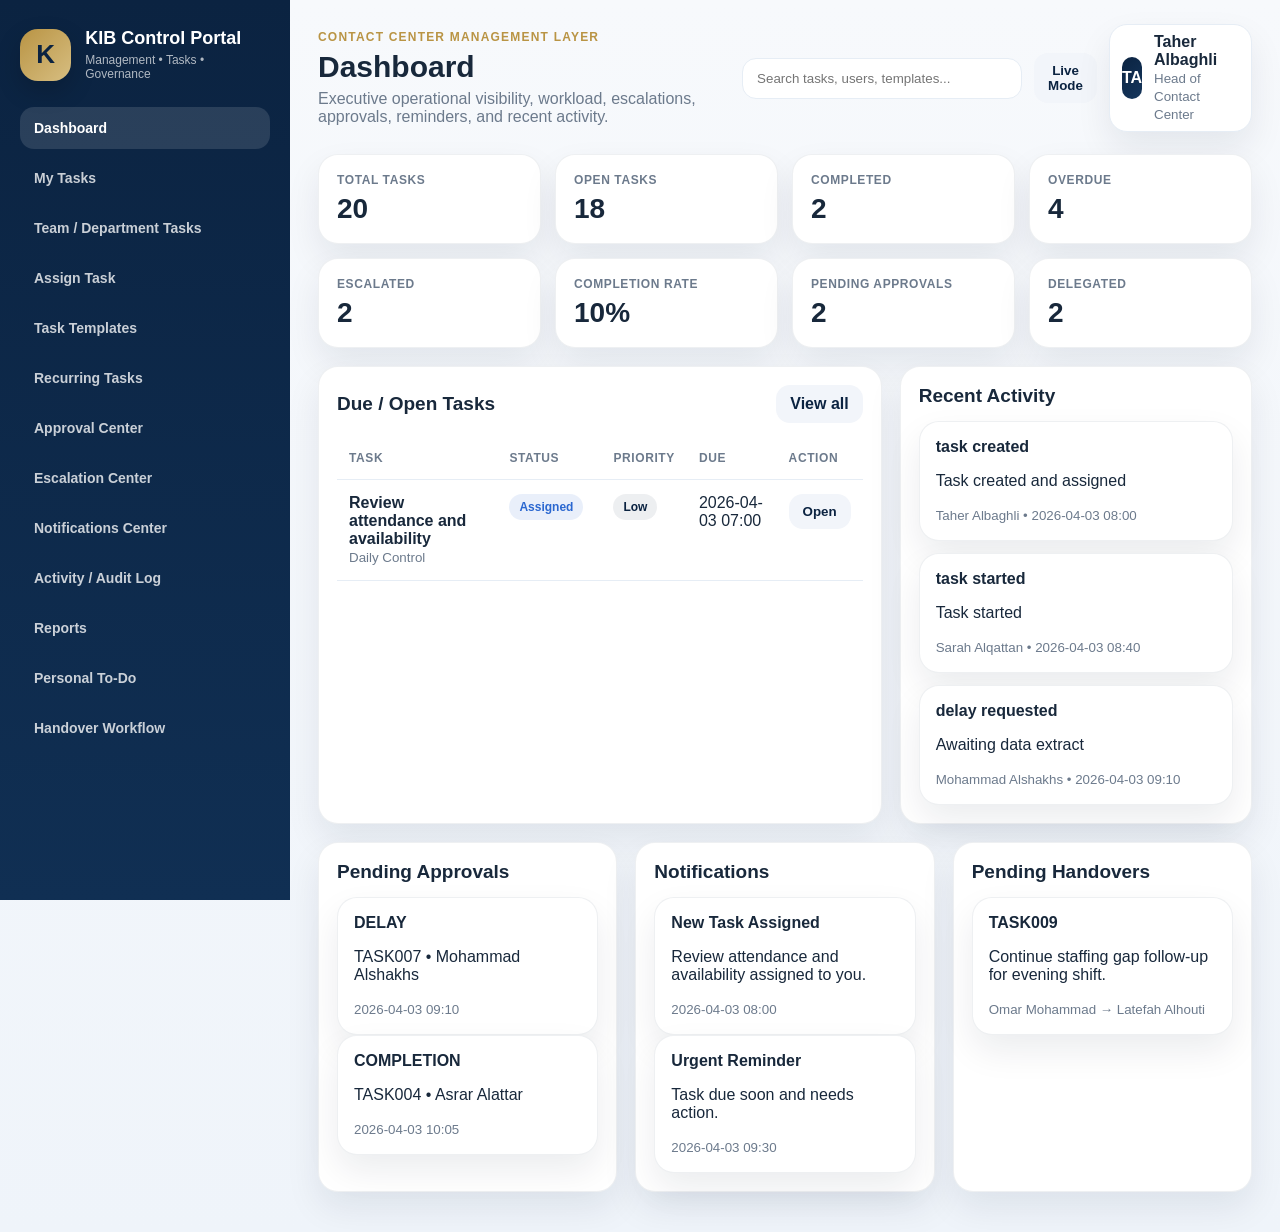
==== index.html @ 5ded1cab "Add files via upload" ====
<!DOCTYPE html>
<html lang="en">
<head>
  <meta charset="UTF-8" />
  <meta name="viewport" content="width=device-width, initial-scale=1.0" />
  <title>Dashboard | KIB Control Portal</title>
  <link rel="stylesheet" href="./assets/css/styles.css" />
</head>
<body>
<script src="./assets/js/config.js"></script>
<script src="./assets/js/api.js"></script>
<script src="./assets/js/shell.js"></script>
<script src="./assets/js/app.js"></script>
<script>
  bootstrapPage("dashboard", "Dashboard", "Executive operational visibility, workload, escalations, approvals, reminders, and recent activity.", "dashboard");
</script>
</body>
</html>
---- assets/css/styles.css ----
:root{
  --bg:#f4f7fb;--surface:#fff;--surface-2:#f8fbff;--navy:#0B2341;--navy-2:#15365C;--gold:#B99444;
  --text:#18283b;--muted:#6c7a8c;--line:#e6edf5;--shadow:0 16px 35px rgba(9,27,46,.08);
  --success:#12805c;--warning:#b98315;--danger:#c13a3a;--info:#2a67d0;
  --radius:20px;--radius-sm:14px;
}
*{box-sizing:border-box}
body{margin:0;font-family:Inter,Arial,sans-serif;background:linear-gradient(180deg,#f7f9fc,#eff4fa);color:var(--text)}
a{text-decoration:none;color:inherit}
.portal-shell{display:grid;grid-template-columns:290px 1fr;min-height:100vh}
.sidebar{background:linear-gradient(180deg,var(--navy),#102f53);padding:28px 20px;color:#fff;position:sticky;top:0;height:100vh}
.brand{display:flex;gap:14px;align-items:center;margin-bottom:26px}
.brand-mark{width:52px;height:52px;border-radius:18px;background:linear-gradient(135deg,var(--gold),#d7be81);color:var(--navy);display:grid;place-items:center;font-size:26px;font-weight:800;box-shadow:0 10px 25px rgba(0,0,0,.18)}
.brand h1{margin:0;font-size:18px}.brand p{margin:4px 0 0;color:rgba(255,255,255,.68);font-size:12px}
.sidebar-nav{display:flex;flex-direction:column;gap:8px}
.nav-link{padding:13px 14px;border-radius:14px;color:rgba(255,255,255,.78);font-weight:600;font-size:14px}
.nav-link:hover,.nav-link.active{background:rgba(255,255,255,.12);color:#fff}
.layout{padding:24px 28px 40px}
.topbar{display:flex;justify-content:space-between;gap:18px;align-items:center;margin-bottom:22px}
.eyebrow{color:var(--gold);font-weight:700;font-size:12px;letter-spacing:.1em;text-transform:uppercase}
.topbar h2{margin:6px 0 6px;font-size:30px}.topbar p{margin:0;color:var(--muted)}
.topbar-actions{display:flex;gap:12px;align-items:center}
.global-search{padding:12px 14px;border:1px solid var(--line);background:#fff;border-radius:14px;min-width:280px}
.user-box{display:flex;gap:12px;align-items:center;padding:8px 12px;background:#fff;border:1px solid var(--line);border-radius:18px;box-shadow:var(--shadow)}
.avatar{width:42px;height:42px;border-radius:14px;background:linear-gradient(135deg,var(--navy),var(--navy-2));color:#fff;display:grid;place-items:center;font-weight:800}
.page-content{display:grid;gap:18px}
.metrics-grid{display:grid;grid-template-columns:repeat(8,minmax(0,1fr));gap:14px}
.metric-card,.panel,.stack-card,.template-card,.approval-card,.timeline-item{background:var(--surface);border:1px solid rgba(17,45,74,.07);border-radius:var(--radius);box-shadow:var(--shadow)}
.metric-card{padding:18px}.metric-card span{display:block;color:var(--muted);font-size:12px;font-weight:700;text-transform:uppercase;letter-spacing:.05em}.metric-card strong{display:block;font-size:28px;margin-top:6px}.metric-card small{color:var(--muted)}
.two-col{display:grid;grid-template-columns:1.6fr 1fr;gap:18px}.three-col{display:grid;grid-template-columns:repeat(3,1fr);gap:18px}
.panel{padding:18px}.panel-head{display:flex;justify-content:space-between;align-items:center;margin-bottom:14px}.panel-head h3{margin:0;font-size:19px}
.table-wrap{overflow:auto}.table{width:100%;border-collapse:collapse}.table th,.table td{padding:14px 12px;border-bottom:1px solid var(--line);text-align:left;vertical-align:top}.table th{font-size:12px;text-transform:uppercase;letter-spacing:.05em;color:var(--muted)}
.btn{border:0;border-radius:14px;padding:10px 14px;font-weight:700;cursor:pointer}.btn-primary{background:linear-gradient(135deg,var(--navy),var(--navy-2));color:#fff}.btn-soft{background:#f2f5fa;color:var(--navy)}
.badge{display:inline-flex;align-items:center;padding:6px 10px;border-radius:999px;font-size:12px;font-weight:700;margin-right:6px;margin-bottom:6px}
.status-assigned,.status-acknowledged,.status-in-progress,.status-pending-approval,.status-handover-in-progress{background:rgba(42,103,208,.1);color:var(--info)}
.status-completed,.status-closed{background:rgba(18,128,92,.12);color:var(--success)}
.status-overdue,.status-escalated,.priority-high,.priority-critical{background:rgba(193,58,58,.12);color:var(--danger)}
.status-deferred-requested,.status-deferred-approved,.priority-medium{background:rgba(185,131,21,.12);color:var(--warning)}
.priority-low,.flag-daily-control,.flag-weekly-control,.flag-monthly-control{background:rgba(11,35,65,.07);color:var(--navy)}
.flag-evidence-required,.flag-approval-required{background:rgba(185,148,68,.18);color:#7d5f1d}
.card-grid{display:grid;grid-template-columns:repeat(auto-fit,minmax(280px,1fr));gap:16px}
.template-card,.stack-card,.approval-card,.timeline-item{padding:16px}
.timeline{display:flex;flex-direction:column;gap:12px}.stack-list{display:flex;flex-direction:column;gap:12px}
.card-actions,.action-grid,.chip-row{display:flex;gap:10px;flex-wrap:wrap}.detail-grid{display:grid;gap:16px}.detail-grid-two{display:grid;grid-template-columns:repeat(2,1fr);gap:14px}.detail-grid-two label{display:block;color:var(--muted);font-size:12px;margin-bottom:6px}
.form-grid{display:grid;grid-template-columns:repeat(2,minmax(0,1fr));gap:12px}.form-grid.compact{grid-template-columns:2fr 1.2fr 1fr auto}
.form-grid textarea,.form-grid button,.form-grid label{grid-column:span 2}.form-grid input,.form-grid select,.form-grid textarea{padding:12px 14px;border:1px solid var(--line);border-radius:14px;background:#fff}
.check{display:flex;align-items:center;gap:8px;color:var(--text)}
.drawer,.modal{position:fixed;inset:0;display:none;align-items:stretch;justify-content:flex-end;background:rgba(9,20,36,.35);z-index:40}
.drawer.open,.modal.open{display:flex}
.drawer-card{width:560px;background:#fff;height:100vh;box-shadow:-20px 0 50px rgba(9,27,46,.18);display:flex;flex-direction:column}
.drawer-header{padding:18px;border-bottom:1px solid var(--line);display:flex;justify-content:space-between;align-items:center}.drawer-body{padding:18px;overflow:auto}
.modal{align-items:center;justify-content:center}.modal-card{width:min(720px,calc(100vw - 40px));background:#fff;border-radius:24px;padding:20px;box-shadow:0 24px 60px rgba(9,27,46,.2)}
.modal-header{display:flex;justify-content:space-between;align-items:center;margin-bottom:16px}
small{color:var(--muted)}
@media (max-width:1400px){.metrics-grid{grid-template-columns:repeat(4,1fr)}}
@media (max-width:1100px){.portal-shell{grid-template-columns:90px 1fr}.brand h1,.brand p,.nav-link{font-size:0}.brand{justify-content:center}.topbar{flex-direction:column;align-items:stretch}.two-col,.three-col,.detail-grid-two,.form-grid,.form-grid.compact{grid-template-columns:1fr}.form-grid textarea,.form-grid button,.form-grid label{grid-column:span 1}}
@media (max-width:780px){.portal-shell{grid-template-columns:1fr}.sidebar{display:none}.layout{padding:18px}.metrics-grid{grid-template-columns:repeat(2,1fr)}.drawer-card{width:100vw}.global-search{min-width:0;width:100%}.topbar-actions{flex-wrap:wrap}}
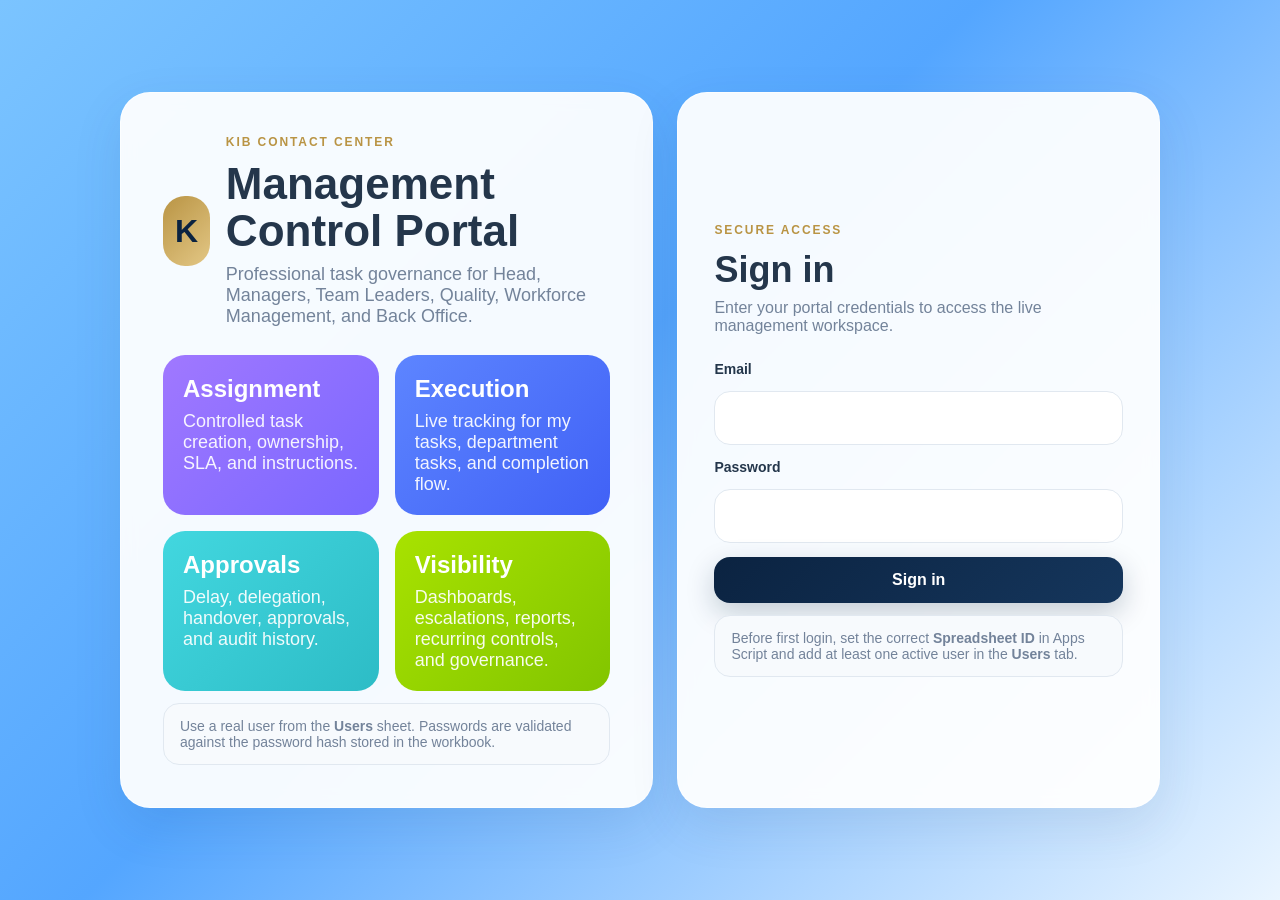
==== commit 4d7694e2: "Add files via upload" ====
--- a/index.html
+++ b/index.html
@@ -3,16 +3,69 @@
 <head>
   <meta charset="UTF-8" />
   <meta name="viewport" content="width=device-width, initial-scale=1.0" />
-  <title>Dashboard | KIB Control Portal</title>
+  <title>Login | KIB Contact Center Management Portal</title>
   <link rel="stylesheet" href="./assets/css/styles.css" />
 </head>
-<body>
-<script src="./assets/js/config.js"></script>
-<script src="./assets/js/api.js"></script>
-<script src="./assets/js/shell.js"></script>
-<script src="./assets/js/app.js"></script>
-<script>
-  bootstrapPage("dashboard", "Dashboard", "Executive operational visibility, workload, escalations, approvals, reminders, and recent activity.", "dashboard");
-</script>
+<body class="login-page">
+  <div class="login-shell">
+    <section class="login-brand">
+      <div>
+        <div class="login-mark">
+          <div class="login-mark-badge">K</div>
+          <div>
+            <div class="form-eyebrow">KIB Contact Center</div>
+            <h1>Management Control Portal</h1>
+            <p>Professional task governance for Head, Managers, Team Leaders, Quality, Workforce Management, and Back Office.</p>
+          </div>
+        </div>
+        <div class="feature-board">
+          <article class="feature-tile tile-violet"><div><h3>Assignment</h3><p>Controlled task creation, ownership, SLA, and instructions.</p></div></article>
+          <article class="feature-tile tile-blue"><div><h3>Execution</h3><p>Live tracking for my tasks, department tasks, and completion flow.</p></div></article>
+          <article class="feature-tile tile-cyan"><div><h3>Approvals</h3><p>Delay, delegation, handover, approvals, and audit history.</p></div></article>
+          <article class="feature-tile tile-green"><div><h3>Visibility</h3><p>Dashboards, escalations, reports, recurring controls, and governance.</p></div></article>
+        </div>
+      </div>
+      <div class="inline-note">Use a real user from the <strong>Users</strong> sheet. Passwords are validated against the password hash stored in the workbook.</div>
+    </section>
+    <section class="login-card">
+      <div class="form-eyebrow">Secure Access</div>
+      <h2>Sign in</h2>
+      <p>Enter your portal credentials to access the live management workspace.</p>
+      <div class="error-box" id="loginError"></div>
+      <form id="loginForm" class="login-form">
+        <div class="field-group">
+          <label for="email">Email</label>
+          <div class="input-shell"><input id="email" type="email" autocomplete="username" required /></div>
+        </div>
+        <div class="field-group">
+          <label for="password">Password</label>
+          <div class="input-shell"><input id="password" type="password" autocomplete="current-password" required /></div>
+        </div>
+        <button class="btn btn-primary btn-block" type="submit">Sign in</button>
+      </form>
+      <div class="inline-note">Before first login, set the correct <strong>Spreadsheet ID</strong> in Apps Script and add at least one active user in the <strong>Users</strong> tab.</div>
+    </section>
+  </div>
+  <script src="./assets/js/config.js"></script>
+  <script src="./assets/js/api.js"></script>
+  <script src="./assets/js/auth.js"></script>
+  <script>
+    const session = Auth.getSession();
+    if (session?.user_id) location.href = './pages/dashboard.html';
+    document.getElementById('loginForm').addEventListener('submit', async (e) => {
+      e.preventDefault();
+      const err = document.getElementById('loginError');
+      err.style.display = 'none';
+      try {
+        const res = await Api.login(document.getElementById('email').value, document.getElementById('password').value);
+        if (!res.success) throw new Error(res.error || 'Login failed');
+        Auth.saveSession(res.data);
+        location.href = './pages/dashboard.html';
+      } catch (error) {
+        err.textContent = error.message;
+        err.style.display = 'block';
+      }
+    });
+  </script>
 </body>
-</html>+</html>
--- a/assets/css/styles.css
+++ b/assets/css/styles.css
@@ -1,58 +1,88 @@
-
-:root{
-  --bg:#f4f7fb;--surface:#fff;--surface-2:#f8fbff;--navy:#0B2341;--navy-2:#15365C;--gold:#B99444;
-  --text:#18283b;--muted:#6c7a8c;--line:#e6edf5;--shadow:0 16px 35px rgba(9,27,46,.08);
-  --success:#12805c;--warning:#b98315;--danger:#c13a3a;--info:#2a67d0;
-  --radius:20px;--radius-sm:14px;
+:root {
+  --bg:#EAF5FF;
+  --surface:#ffffff;
+  --surface-soft:#f6f8fc;
+  --text:#24364B;
+  --muted:#73839A;
+  --line:#E1E8F0;
+  --shadow:0 18px 50px rgba(43,73,108,.10);
+  --radius:24px;
+  --radius-md:18px;
+  --radius-sm:14px;
+  --navy:#0B2341;
+  --navy-2:#15365C;
+  --gold:#B99444;
+  --violet:#8B6CF8;
+  --blue:#466BFF;
+  --cyan:#35C5CF;
+  --green:#96D700;
+  --danger:#E55353;
+  --warning:#F3A530;
+  --success:#2AA772;
 }
 *{box-sizing:border-box}
-body{margin:0;font-family:Inter,Arial,sans-serif;background:linear-gradient(180deg,#f7f9fc,#eff4fa);color:var(--text)}
+html,body{margin:0;padding:0;font-family:Inter,Arial,sans-serif;color:var(--text);background:linear-gradient(135deg,#7BC4FF 0%, #53A9FF 18%, #F5F8FC 18%, #F5F8FC 100%);min-height:100%}
 a{text-decoration:none;color:inherit}
-.portal-shell{display:grid;grid-template-columns:290px 1fr;min-height:100vh}
-.sidebar{background:linear-gradient(180deg,var(--navy),#102f53);padding:28px 20px;color:#fff;position:sticky;top:0;height:100vh}
-.brand{display:flex;gap:14px;align-items:center;margin-bottom:26px}
-.brand-mark{width:52px;height:52px;border-radius:18px;background:linear-gradient(135deg,var(--gold),#d7be81);color:var(--navy);display:grid;place-items:center;font-size:26px;font-weight:800;box-shadow:0 10px 25px rgba(0,0,0,.18)}
-.brand h1{margin:0;font-size:18px}.brand p{margin:4px 0 0;color:rgba(255,255,255,.68);font-size:12px}
-.sidebar-nav{display:flex;flex-direction:column;gap:8px}
-.nav-link{padding:13px 14px;border-radius:14px;color:rgba(255,255,255,.78);font-weight:600;font-size:14px}
+button,input,select,textarea{font:inherit}
+body.login-page{min-height:100vh;display:grid;place-items:center;padding:28px;background:linear-gradient(135deg,#7BC4FF 0%,#54A6FF 45%,#EAF5FF 100%)}
+.login-shell{width:min(1040px,100%);display:grid;grid-template-columns:1.05fr .95fr;gap:24px;align-items:stretch}
+.login-brand,.login-card{background:rgba(255,255,255,.94);backdrop-filter:blur(8px);border-radius:30px;box-shadow:var(--shadow);border:1px solid rgba(255,255,255,.6)}
+.login-brand{padding:42px;display:flex;flex-direction:column;justify-content:space-between;min-height:620px}
+.login-mark{display:flex;align-items:center;gap:16px}.login-mark-badge{width:70px;height:70px;border-radius:22px;background:linear-gradient(135deg,var(--gold),#E3C785);display:grid;place-items:center;color:var(--navy);font-size:32px;font-weight:800}
+.login-brand h1{font-size:44px;line-height:1.05;margin:0 0 10px}.login-brand p{color:var(--muted);font-size:18px;max-width:520px;margin:0}
+.feature-board{display:grid;grid-template-columns:repeat(2,minmax(0,1fr));gap:16px;margin-top:28px}
+.feature-tile{padding:20px;border-radius:22px;color:#fff;min-height:150px;display:flex;flex-direction:column;justify-content:space-between}
+.tile-violet{background:linear-gradient(135deg,#A078FF,#7A67FF)}
+.tile-blue{background:linear-gradient(135deg,#5D85FF,#4061F6)}
+.tile-cyan{background:linear-gradient(135deg,#42D7DF,#2DBCC6)}
+.tile-green{background:linear-gradient(135deg,#A8E200,#82C500)}
+.feature-tile h3{margin:0;font-size:24px}.feature-tile p{margin:8px 0 0;color:rgba(255,255,255,.92)}
+.login-card{padding:36px;display:flex;flex-direction:column;justify-content:center}
+.form-eyebrow{font-size:12px;letter-spacing:.16em;text-transform:uppercase;color:var(--gold);font-weight:800;margin-bottom:12px}
+.login-card h2{margin:0 0 8px;font-size:36px}.login-card p{margin:0 0 26px;color:var(--muted)}
+.login-form{display:grid;gap:14px}.field-group{display:grid;gap:8px}.field-group label{font-weight:700;font-size:14px}
+.input-shell{border:1px solid var(--line);background:#fff;border-radius:16px;padding:14px 16px;min-height:54px}
+.input-shell input,.input-shell textarea,.input-shell select{width:100%;border:0;outline:0;background:transparent;color:var(--text)}
+.btn{border:0;border-radius:16px;padding:14px 18px;font-weight:800;cursor:pointer;transition:.2s ease}
+.btn:hover{transform:translateY(-1px)}
+.btn-primary{background:linear-gradient(135deg,var(--navy),var(--navy-2));color:#fff;box-shadow:0 10px 28px rgba(11,35,65,.22)}
+.btn-outline{background:#fff;border:1px solid var(--line);color:var(--navy)}
+.btn-block{width:100%}.btn-sm{padding:10px 12px;border-radius:12px;font-size:13px}
+.inline-note{margin-top:12px;padding:14px 16px;border-radius:16px;background:#F7FAFD;border:1px solid var(--line);color:var(--muted);font-size:14px}
+.error-box{display:none;padding:12px 14px;border-radius:14px;background:#FFF3F3;border:1px solid #FFD8D8;color:#B33D3D;font-size:14px}
+.mobile-topbar{display:none}
+.app-shell{display:grid;grid-template-columns:290px 1fr;min-height:100vh}
+.sidebar{background:linear-gradient(180deg,var(--navy),#0F3154);color:#fff;padding:22px 18px;position:sticky;top:0;height:100vh;display:flex;flex-direction:column;gap:18px;box-shadow:var(--shadow)}
+.brand-panel{display:flex;gap:14px;align-items:center;padding:10px 12px;border-radius:20px;background:rgba(255,255,255,.06)}
+.brand-mark{width:52px;height:52px;border-radius:18px;background:linear-gradient(135deg,var(--gold),#E2C986);display:grid;place-items:center;color:var(--navy);font-size:26px;font-weight:800}
+.brand-title{font-weight:800;font-size:19px}.brand-subtitle{font-size:12px;color:rgba(255,255,255,.72);margin-top:4px}
+.sidebar-section-label{font-size:12px;text-transform:uppercase;letter-spacing:.16em;color:rgba(255,255,255,.46);padding:0 12px;margin-top:4px}
+.nav-list{display:flex;flex-direction:column;gap:8px;overflow:auto;padding-right:4px}
+.nav-link{padding:14px 14px;border-radius:16px;color:rgba(255,255,255,.84);font-weight:700}
 .nav-link:hover,.nav-link.active{background:rgba(255,255,255,.12);color:#fff}
-.layout{padding:24px 28px 40px}
-.topbar{display:flex;justify-content:space-between;gap:18px;align-items:center;margin-bottom:22px}
-.eyebrow{color:var(--gold);font-weight:700;font-size:12px;letter-spacing:.1em;text-transform:uppercase}
-.topbar h2{margin:6px 0 6px;font-size:30px}.topbar p{margin:0;color:var(--muted)}
-.topbar-actions{display:flex;gap:12px;align-items:center}
-.global-search{padding:12px 14px;border:1px solid var(--line);background:#fff;border-radius:14px;min-width:280px}
-.user-box{display:flex;gap:12px;align-items:center;padding:8px 12px;background:#fff;border:1px solid var(--line);border-radius:18px;box-shadow:var(--shadow)}
-.avatar{width:42px;height:42px;border-radius:14px;background:linear-gradient(135deg,var(--navy),var(--navy-2));color:#fff;display:grid;place-items:center;font-weight:800}
-.page-content{display:grid;gap:18px}
-.metrics-grid{display:grid;grid-template-columns:repeat(8,minmax(0,1fr));gap:14px}
-.metric-card,.panel,.stack-card,.template-card,.approval-card,.timeline-item{background:var(--surface);border:1px solid rgba(17,45,74,.07);border-radius:var(--radius);box-shadow:var(--shadow)}
-.metric-card{padding:18px}.metric-card span{display:block;color:var(--muted);font-size:12px;font-weight:700;text-transform:uppercase;letter-spacing:.05em}.metric-card strong{display:block;font-size:28px;margin-top:6px}.metric-card small{color:var(--muted)}
-.two-col{display:grid;grid-template-columns:1.6fr 1fr;gap:18px}.three-col{display:grid;grid-template-columns:repeat(3,1fr);gap:18px}
-.panel{padding:18px}.panel-head{display:flex;justify-content:space-between;align-items:center;margin-bottom:14px}.panel-head h3{margin:0;font-size:19px}
-.table-wrap{overflow:auto}.table{width:100%;border-collapse:collapse}.table th,.table td{padding:14px 12px;border-bottom:1px solid var(--line);text-align:left;vertical-align:top}.table th{font-size:12px;text-transform:uppercase;letter-spacing:.05em;color:var(--muted)}
-.btn{border:0;border-radius:14px;padding:10px 14px;font-weight:700;cursor:pointer}.btn-primary{background:linear-gradient(135deg,var(--navy),var(--navy-2));color:#fff}.btn-soft{background:#f2f5fa;color:var(--navy)}
-.badge{display:inline-flex;align-items:center;padding:6px 10px;border-radius:999px;font-size:12px;font-weight:700;margin-right:6px;margin-bottom:6px}
-.status-assigned,.status-acknowledged,.status-in-progress,.status-pending-approval,.status-handover-in-progress{background:rgba(42,103,208,.1);color:var(--info)}
-.status-completed,.status-closed{background:rgba(18,128,92,.12);color:var(--success)}
-.status-overdue,.status-escalated,.priority-high,.priority-critical{background:rgba(193,58,58,.12);color:var(--danger)}
-.status-deferred-requested,.status-deferred-approved,.priority-medium{background:rgba(185,131,21,.12);color:var(--warning)}
-.priority-low,.flag-daily-control,.flag-weekly-control,.flag-monthly-control{background:rgba(11,35,65,.07);color:var(--navy)}
-.flag-evidence-required,.flag-approval-required{background:rgba(185,148,68,.18);color:#7d5f1d}
-.card-grid{display:grid;grid-template-columns:repeat(auto-fit,minmax(280px,1fr));gap:16px}
-.template-card,.stack-card,.approval-card,.timeline-item{padding:16px}
-.timeline{display:flex;flex-direction:column;gap:12px}.stack-list{display:flex;flex-direction:column;gap:12px}
-.card-actions,.action-grid,.chip-row{display:flex;gap:10px;flex-wrap:wrap}.detail-grid{display:grid;gap:16px}.detail-grid-two{display:grid;grid-template-columns:repeat(2,1fr);gap:14px}.detail-grid-two label{display:block;color:var(--muted);font-size:12px;margin-bottom:6px}
-.form-grid{display:grid;grid-template-columns:repeat(2,minmax(0,1fr));gap:12px}.form-grid.compact{grid-template-columns:2fr 1.2fr 1fr auto}
-.form-grid textarea,.form-grid button,.form-grid label{grid-column:span 2}.form-grid input,.form-grid select,.form-grid textarea{padding:12px 14px;border:1px solid var(--line);border-radius:14px;background:#fff}
-.check{display:flex;align-items:center;gap:8px;color:var(--text)}
-.drawer,.modal{position:fixed;inset:0;display:none;align-items:stretch;justify-content:flex-end;background:rgba(9,20,36,.35);z-index:40}
-.drawer.open,.modal.open{display:flex}
-.drawer-card{width:560px;background:#fff;height:100vh;box-shadow:-20px 0 50px rgba(9,27,46,.18);display:flex;flex-direction:column}
-.drawer-header{padding:18px;border-bottom:1px solid var(--line);display:flex;justify-content:space-between;align-items:center}.drawer-body{padding:18px;overflow:auto}
-.modal{align-items:center;justify-content:center}.modal-card{width:min(720px,calc(100vw - 40px));background:#fff;border-radius:24px;padding:20px;box-shadow:0 24px 60px rgba(9,27,46,.2)}
-.modal-header{display:flex;justify-content:space-between;align-items:center;margin-bottom:16px}
-small{color:var(--muted)}
-@media (max-width:1400px){.metrics-grid{grid-template-columns:repeat(4,1fr)}}
-@media (max-width:1100px){.portal-shell{grid-template-columns:90px 1fr}.brand h1,.brand p,.nav-link{font-size:0}.brand{justify-content:center}.topbar{flex-direction:column;align-items:stretch}.two-col,.three-col,.detail-grid-two,.form-grid,.form-grid.compact{grid-template-columns:1fr}.form-grid textarea,.form-grid button,.form-grid label{grid-column:span 1}}
-@media (max-width:780px){.portal-shell{grid-template-columns:1fr}.sidebar{display:none}.layout{padding:18px}.metrics-grid{grid-template-columns:repeat(2,1fr)}.drawer-card{width:100vw}.global-search{min-width:0;width:100%}.topbar-actions{flex-wrap:wrap}}
+.sidebar-footer{margin-top:auto;display:grid;gap:12px}.user-summary{display:flex;gap:12px;align-items:center;padding:12px;border-radius:18px;background:rgba(255,255,255,.08)}
+.user-summary strong,.user-chip strong{display:block}.user-summary small,.user-chip small{color:rgba(255,255,255,.72)}
+.user-avatar{width:42px;height:42px;border-radius:14px;background:rgba(255,255,255,.12);display:grid;place-items:center;font-weight:800;color:#fff}.user-avatar--dark{background:linear-gradient(135deg,var(--navy),var(--navy-2))}
+.workspace{padding:26px 28px 36px;display:grid;gap:20px}
+.hero-bar{display:flex;justify-content:space-between;gap:18px;align-items:center}.eyebrow{font-size:12px;letter-spacing:.16em;text-transform:uppercase;color:var(--gold);font-weight:800;margin-bottom:8px}
+.hero-bar h1{margin:0;font-size:42px;line-height:1.05}.hero-bar p{margin:8px 0 0;color:var(--muted);font-size:18px;max-width:720px}
+.hero-tools{display:flex;gap:14px;align-items:center}.search-wrap{background:#fff;border:1px solid var(--line);border-radius:18px;padding:0 16px;min-width:320px}.search-wrap input{border:0;outline:0;background:transparent;width:100%;height:54px}
+.user-chip{display:flex;gap:12px;align-items:center;background:#fff;border:1px solid rgba(36,54,75,.08);border-radius:22px;padding:10px 14px;box-shadow:var(--shadow)}
+.page-content{display:grid;gap:20px}
+.metrics-grid{display:grid;grid-template-columns:repeat(4,minmax(0,1fr));gap:18px}.metric-card{border-radius:24px;padding:20px 22px;color:#fff;box-shadow:var(--shadow)}.metric-card span{display:block;font-size:13px;font-weight:700;opacity:.92}.metric-card strong{display:block;font-size:34px;margin-top:12px}.metric-blue{background:linear-gradient(135deg,#6095FF,#4465FA)}.metric-violet{background:linear-gradient(135deg,#9B7BFF,#8268FF)}.metric-cyan{background:linear-gradient(135deg,#42D4DE,#2BBCC6)}.metric-green{background:linear-gradient(135deg,#A6DF00,#85C800)}
+.section-card{background:rgba(255,255,255,.95);border:1px solid rgba(255,255,255,.7);border-radius:28px;padding:18px;box-shadow:var(--shadow)}.section-head{display:flex;justify-content:space-between;align-items:center;gap:12px;margin-bottom:16px}.section-head h3{margin:0;font-size:30px}.text-link{font-weight:800;color:var(--navy)}
+.board-grid{display:grid;grid-template-columns:repeat(4,minmax(280px,1fr));gap:16px;overflow:auto}.board-lane{background:#F3F6FA;border-radius:22px;min-height:460px;border:1px solid rgba(36,54,75,.05);overflow:hidden}.board-lane header{display:flex;justify-content:space-between;align-items:center;color:#fff;padding:18px 18px 16px;font-size:18px;font-weight:800}.lane-violet header{background:linear-gradient(90deg,#A17CFF,#7E69FF)}.lane-blue header{background:linear-gradient(90deg,#5C84FF,#4263F9)}.lane-cyan header{background:linear-gradient(90deg,#42D7DF,#2ABCC5)}.lane-green header{background:linear-gradient(90deg,#A8E200,#86C800)}.board-body{padding:14px;display:grid;gap:14px;align-content:start;min-height:400px}
+.task-card{background:#fff;border:1px solid rgba(36,54,75,.06);border-radius:20px;padding:18px;box-shadow:0 12px 24px rgba(36,54,75,.08);cursor:pointer}.task-card:hover{transform:translateY(-1px)}
+.task-card-top{display:flex;justify-content:space-between;gap:12px;align-items:flex-start}.task-title-block h4{margin:0;font-size:18px}.task-title-block p{margin:8px 0 0;color:var(--muted);font-size:14px;line-height:1.5}.task-mini-avatar{width:38px;height:38px;border-radius:50%;display:grid;place-items:center;background:linear-gradient(135deg,#5AB9FF,#7ED5FF);color:#fff;font-weight:800;flex:0 0 auto}
+.board-tags{display:flex;gap:8px;flex-wrap:wrap;margin-top:14px}.task-meta{margin-top:12px;color:var(--muted);font-size:13px}
+.badge{display:inline-flex;align-items:center;padding:7px 10px;border-radius:999px;font-size:12px;font-weight:800}.status-assigned,.status-acknowledged,.status-in-progress,.status-pending-approval,.status-handover-in-progress,.flag-task,.flag-template,.flag-no-reminder,.flag-no-escalation{background:rgba(70,107,255,.12);color:#3658D8}.status-completed,.status-closed{background:rgba(42,167,114,.14);color:#1B8B59}.status-overdue,.status-escalated,.status-rejected,.priority-critical,.priority-high{background:rgba(229,83,83,.14);color:#CC3535}.status-deferred-requested,.status-deferred-approved,.priority-medium{background:rgba(243,165,48,.14);color:#D48013}.priority-low,.flag-daily-control,.flag-weekly-control,.flag-monthly-control{background:rgba(139,108,248,.12);color:#7457DF}
+.content-grid{display:grid;gap:20px}.content-grid.two-col{grid-template-columns:1.2fr .8fr}.activity-list{display:grid;gap:12px}.activity-item,.approval-card,.template-card{background:#fff;border:1px solid rgba(36,54,75,.06);border-radius:20px;padding:16px;box-shadow:0 10px 22px rgba(36,54,75,.06)}.activity-item strong,.approval-card strong,.template-card h4{display:block}.activity-item p,.approval-card p,.template-card p{color:var(--muted);margin:8px 0 0;line-height:1.55}.approval-list,.template-grid{display:grid;gap:14px}.template-grid{grid-template-columns:repeat(auto-fit,minmax(280px,1fr))}.card-actions{display:flex;gap:10px;flex-wrap:wrap}.table-shell{overflow:auto}.data-table{width:100%;border-collapse:collapse}.data-table th,.data-table td{padding:15px 12px;border-bottom:1px solid var(--line);text-align:left;vertical-align:top}.data-table th{font-size:12px;letter-spacing:.12em;text-transform:uppercase;color:var(--muted);font-weight:800}.data-table small{color:var(--muted)}
+.form-grid{display:grid;gap:14px}.form-grid.double{grid-template-columns:repeat(2,minmax(0,1fr))}.form-grid.triple{grid-template-columns:repeat(3,minmax(0,1fr))}.form-grid.single{grid-template-columns:1fr}.compact-space textarea{grid-column:1/-1}.toggle-row{display:flex;gap:14px;flex-wrap:wrap}.toggle-box{display:flex;align-items:center;gap:8px;padding:14px 16px;border:1px solid var(--line);border-radius:16px;background:#fff;font-weight:700}.field-group,.detail-grid,.drawer-actions{display:grid;gap:14px}.detail-grid{grid-template-columns:repeat(2,minmax(0,1fr))}.detail-card{background:#F5F8FC;border:1px solid var(--line);border-radius:18px;padding:14px}.detail-card label{display:block;font-size:12px;color:var(--muted);margin-bottom:6px;font-weight:700}.drawer-hero h2{margin:6px 0 10px;font-size:30px}.drawer-hero p{color:var(--muted);margin:0}.drawer-actions{grid-template-columns:repeat(2,minmax(0,1fr))}
+.drawer,.modal{position:fixed;inset:0;display:none;z-index:60}.drawer.open,.modal.open{display:flex}.drawer{justify-content:flex-end;background:rgba(9,19,35,.36)}.drawer-card{width:min(600px,100vw);height:100vh;background:#fff;box-shadow:-18px 0 46px rgba(9,19,35,.18);display:flex;flex-direction:column}.drawer-head{display:flex;justify-content:space-between;align-items:center;padding:20px 22px;border-bottom:1px solid var(--line)}.drawer-body{padding:20px 22px;overflow:auto}.modal{align-items:center;justify-content:center;background:rgba(9,19,35,.36);padding:20px}.modal-card{width:min(760px,100%);background:#fff;border-radius:28px;box-shadow:var(--shadow);padding:22px}.modal-head{display:flex;justify-content:space-between;align-items:center;margin-bottom:16px}
+.icon-btn{width:42px;height:42px;border-radius:14px;border:1px solid rgba(36,54,75,.08);background:#fff;cursor:pointer;font-size:18px}.sidebar-overlay{display:none}.sidebar-overlay.show{display:block;position:fixed;inset:0;background:rgba(9,19,35,.36);z-index:45}
+.toast-wrap{position:fixed;right:18px;bottom:18px;display:grid;gap:10px;z-index:80}.toast{min-width:240px;max-width:420px;padding:14px 16px;border-radius:16px;color:#fff;box-shadow:var(--shadow)}.toast-info{background:linear-gradient(135deg,var(--blue),#3357EA)}.toast-success{background:linear-gradient(135deg,var(--success),#1C8C5A)}.toast-error{background:linear-gradient(135deg,var(--danger),#BF3C3C)}
+.empty-state{display:grid;place-items:center;text-align:center;padding:28px;color:var(--muted);min-height:180px}.empty-icon{width:58px;height:58px;border-radius:18px;background:#EEF4FA;display:grid;place-items:center;font-size:22px;margin-bottom:10px}
+.fatal-state{min-height:100vh;display:grid;place-items:center;padding:24px;text-align:center}.fatal-state p{color:var(--muted)}
+@media (max-width: 1280px){.metrics-grid{grid-template-columns:repeat(2,minmax(0,1fr))}.board-grid{grid-template-columns:repeat(2,minmax(280px,1fr))}.hero-bar{flex-direction:column;align-items:flex-start}.hero-tools{width:100%;justify-content:space-between}.search-wrap{min-width:0;flex:1}}
+@media (max-width: 980px){.mobile-topbar{display:flex;position:sticky;top:0;z-index:55;justify-content:space-between;align-items:center;padding:14px 16px;background:rgba(255,255,255,.88);backdrop-filter:blur(12px);border-bottom:1px solid rgba(36,54,75,.08)}.mobile-brand{font-weight:800}.app-shell{grid-template-columns:1fr}.sidebar{position:fixed;left:0;top:0;bottom:0;z-index:50;transform:translateX(-105%);transition:.25s ease;width:280px}.sidebar.open{transform:translateX(0)}.workspace{padding:18px}.hero-bar h1{font-size:32px}.content-grid.two-col,.detail-grid,.form-grid.double,.form-grid.triple,.drawer-actions,.login-shell,.feature-board{grid-template-columns:1fr}.hero-tools{flex-wrap:wrap}.search-wrap,.user-chip{width:100%}}
+@media (max-width: 640px){body{background:linear-gradient(180deg,#7BC4FF 0%, #EAF5FF 24%, #F5F8FC 24%, #F5F8FC 100%)}.login-brand{padding:28px;min-height:auto}.login-brand h1{font-size:34px}.login-card{padding:28px}.metrics-grid{grid-template-columns:1fr}.board-grid{grid-template-columns:1fr}.section-head h3{font-size:24px}.hero-bar h1{font-size:28px}.drawer-head,.drawer-body,.modal-card{padding:16px}}
